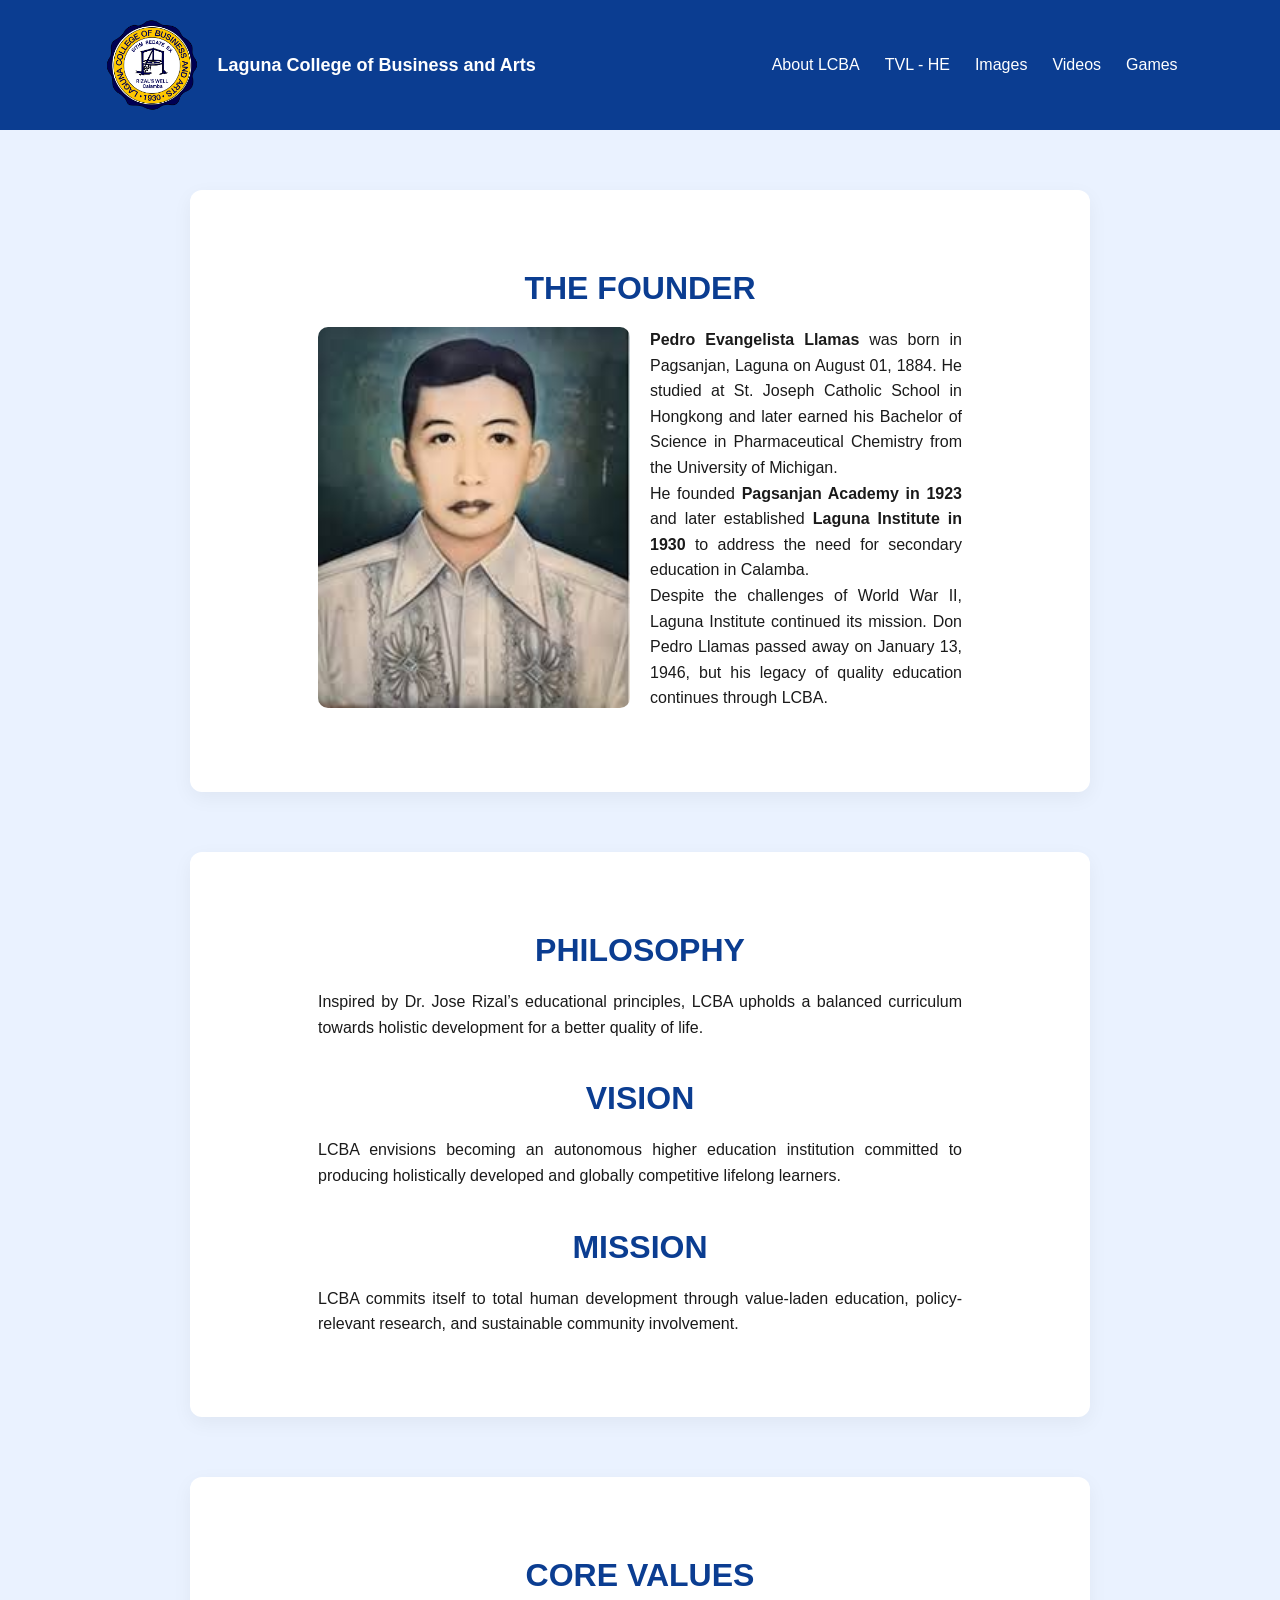
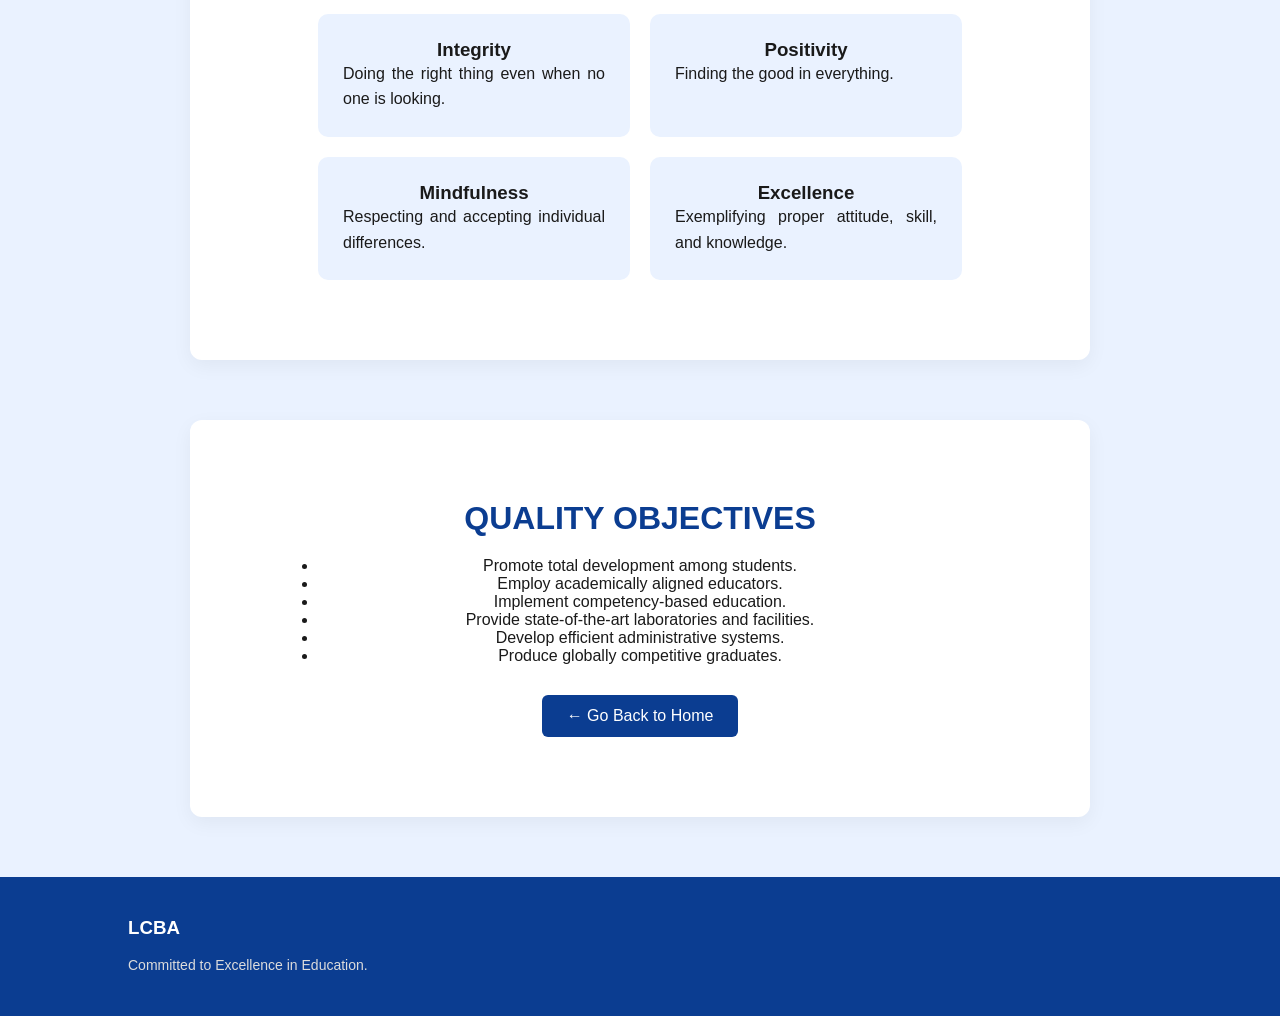
==== about-lcba.html @ 26a7df4e "Add files via upload" ====
<!DOCTYPE html>
<html>
<head>
    <title>About LCBA</title>
    <link rel="stylesheet" href="style.css">
</head>
<body>

<header>
          <nav>
       <div class="logo-container">
    <img src="images/LCBA_Seal.png" alt="LCBA Logo" class="logo">
    <div class="logo-text">
        <h2>Laguna College of Business and Arts</h2>
    </div>
</div>
        <div class="menu-toggle" onclick="toggleMenu()">☰</div>
        <ul class="nav-links">
            <li><a href="about-lcba.html">About LCBA</a></li>
            <li><a href="about-strand.html">TVL - HE</a></li>
            <li><a href="image-gallery.html">Images</a></li>
            <li><a href="video-gallery.html">Videos</a></li>
            <li><a href="games.html">Games</a></li>
        </ul>
    </nav>
</header>

<section class="section">
    <h2>THE FOUNDER</h2>

    <div class="card-container">
        <div>
            <img src="images/founder.jpeg" alt="Founder Image" style="width:100%; border-radius:10px;">
        </div>
        <div>
            <p><strong>Pedro Evangelista Llamas</strong> was born in Pagsanjan, Laguna on August 01, 1884. He studied at St. Joseph Catholic School in Hongkong and later earned his Bachelor of Science in Pharmaceutical Chemistry from the University of Michigan.</p>

            <p>He founded <strong>Pagsanjan Academy in 1923</strong> and later established <strong>Laguna Institute in 1930</strong> to address the need for secondary education in Calamba.</p>

            <p>Despite the challenges of World War II, Laguna Institute continued its mission. Don Pedro Llamas passed away on January 13, 1946, but his legacy of quality education continues through LCBA.</p>
        </div>
    </div>
</section>

<section class="section">
    <h2>PHILOSOPHY</h2>
    <p>Inspired by Dr. Jose Rizal’s educational principles, LCBA upholds a balanced curriculum towards holistic development for a better quality of life.</p>

    <h2 style="margin-top:40px;">VISION</h2>
    <p>LCBA envisions becoming an autonomous higher education institution committed to producing holistically developed and globally competitive lifelong learners.</p>

    <h2 style="margin-top:40px;">MISSION</h2>
    <p>LCBA commits itself to total human development through value-laden education, policy-relevant research, and sustainable community involvement.</p>
</section>

<section class="section">
    <h2>CORE VALUES</h2>

    <div class="card-container">
        <div class="card">
            <h3>Integrity</h3>
            <p>Doing the right thing even when no one is looking.</p>
        </div>
        <div class="card">
            <h3>Positivity</h3>
            <p>Finding the good in everything.</p>
        </div>
        <div class="card">
            <h3>Mindfulness</h3>
            <p>Respecting and accepting individual differences.</p>
        </div>
        <div class="card">
            <h3>Excellence</h3>
            <p>Exemplifying proper attitude, skill, and knowledge.</p>
        </div>
    </div>
</section>

<section class="section">
    <h2>QUALITY OBJECTIVES</h2>
    <ul>
        <li>Promote total development among students.</li>
        <li>Employ academically aligned educators.</li>
        <li>Implement competency-based education.</li>
        <li>Provide state-of-the-art laboratories and facilities.</li>
        <li>Develop efficient administrative systems.</li>
        <li>Produce globally competitive graduates.</li>
    </ul>

    <a href="index.html" class="btn" style="margin-top:30px;">← Go Back to Home</a>
</section>

<footer>
    <div class="footer-container">
        <div>
            <h3>LCBA</h3>
            <p>Committed to Excellence in Education.</p>
        </div>
    </div>
</footer>

<script src="script.js"></script>
</body>
</html>
---- style.css ----
/* ===== LCBA PROFESSIONAL BLUE & WHITE THEME ===== */

:root {
    --primary-blue: #0b3d91;
    --secondary-blue: #1e5fd9;
    --light-blue: #eaf2ff;
    --white: #ffffff;
    --dark-text: #1a1a1a;
}

* {
    margin: 0;
    padding: 0;
    box-sizing: border-box;
    font-family: 'Segoe UI', sans-serif;
}

html {
    scroll-behavior: smooth;
}

body {
    background-color: var(--light-blue);
    color: var(--dark-text);
}

/* ===== NAVIGATION ===== */

header {
    background-color: var(--primary-blue);
    padding: 15px 8%;
    position: sticky;
    top: 0;
    z-index: 1000;
}

nav {
    display: flex;
    justify-content: space-between;
    align-items: center;
}

.nav-links {
    list-style: none;
    display: flex;
}

.nav-links li {
    margin-left: 25px;
}

.nav-links a {
    text-decoration: none;
    color: var(--white);
    font-weight: 500;
    transition: 0.3s;
}

.nav-links a:hover {
    color: #90c2ff;
}

.menu-toggle {
    display: none;
    font-size: 26px;
    color: white;
    cursor: pointer;
}

/* ===== HERO SECTION ===== */

.hero {
    display: flex;
    align-items: center;
    justify-content: space-between;
    padding: 80px 10%;
    background: linear-gradient(120deg, var(--white) 50%, var(--primary-blue) 50%);
}

.hero-text {
    flex: 1;
}

.hero-text h1 {
    font-size: 55px;
    color: var(--primary-blue);
}

.hero-text p {
    margin: 20px 0;
    font-size: 18px;
}

.btn {
    display: inline-block;
    padding: 12px 25px;
    background-color: var(--primary-blue);
    color: var(--white);
    text-decoration: none;
    border-radius: 6px;
    transition: 0.3s;
}

.btn:hover {
    background-color: var(--secondary-blue);
}

.hero img {
    flex: 1;
    max-width: 420px;
    border-radius: 12px;
    box-shadow: 0 10px 25px rgba(0,0,0,0.2);
}

/* ===== SECTIONS ===== */

.section {
    padding: 80px 10%;
    background-color: var(--white);
    border-radius: 12px;
    box-shadow: 0 6px 20px rgba(0,0,0,0.05);
    opacity: 0;
    transform: translateY(20px);
    animation: fadeUp 0.8s ease forwards;
    max-width: 900px;
    margin: 60px auto;   /* centers the whole section */
    text-align: center;
}

.section h2 {
    margin-bottom: 20px;
    color: var(--primary-blue);
    font-size: 32px;
}

/* ===== CARDS ===== */

.card-container {
    display: grid;
    grid-template-columns: repeat(auto-fit, minmax(250px, 1fr));
    gap: 20px;
}

.card {
    background-color: var(--light-blue);
    padding: 25px;
    border-radius: 10px;
    transition: 0.3s;
}

.card:hover {
    transform: translateY(-5px);
}

/* ===== GALLERY ===== */

.gallery {
    display: grid;
    grid-template-columns: repeat(auto-fit, minmax(280px, 1fr));
    gap: 20px;
}

.gallery img, iframe {
    width: 100%;
    border-radius: 10px;
    transition: 0.3s;
}

.gallery img:hover {
    transform: scale(1.05);
}

/* ===== FOOTER ===== */

footer {
    background-color: var(--primary-blue);
    color: var(--white);
    padding: 40px 10%;
    margin-top: 50px;
}

.footer-container {
    display: grid;
    grid-template-columns: repeat(auto-fit, minmax(200px, 1fr));
    gap: 30px;
}

footer h3 {
    margin-bottom: 15px;
}

footer p, footer a {
    font-size: 14px;
    color: #dcdcdc;
    text-decoration: none;
}

footer a:hover {
    color: white;
}

/* ===== RESPONSIVE ===== */

@media (max-width: 768px) {

    .hero {
        flex-direction: column;
        text-align: center;
        background: var(--white);
    }

    .hero img {
        margin-top: 30px;
    }

    .nav-links {
        display: none;
        flex-direction: column;
        background-color: var(--primary-blue);
        position: absolute;
        right: 8%;
        top: 60px;
        padding: 20px;
        border-radius: 8px;
    }

    .nav-links.active {
        display: flex;
    }

    .menu-toggle {
        display: block;
    }
}

/* ===== SLIDESHOW ===== */

.slideshow-container {
  max-width: 700px;   /* resized */
  height: 350px;      /* fixed height */
  position: relative;
  margin: 30px auto;
  border-radius: 12px;
  overflow: hidden;
}

.mySlides img {
  width: 100%;
  height: 350px;      /* match container */
  object-fit: cover;  /* prevents stretching */
}

.mySlides {
  display: none;
}

.numbertext {
  color: white;
  font-size: 14px;
  padding: 8px 12px;
  position: absolute;
  top: 0;
  background-color: rgba(0,0,0,0.5);
  border-bottom-right-radius: 8px;
}

.text {
  color: white;
  font-size: 16px;
  padding: 10px;
  position: absolute;
  bottom: 0;
  width: 100%;
  text-align: center;
  background: rgba(11,61,145,0.7);
}

.dot {
  height: 14px;
  width: 14px;
  margin: 0 3px;
  background-color: #ccc;
  border-radius: 50%;
  display: inline-block;
  transition: 0.3s;
}

.dot.active {
  background-color: #0b3d91;
}

.fade {
  animation-name: fade;
  animation-duration: 1.5s;
}

@keyframes fade {
  from {opacity: .4}
  to {opacity: 1}
}

/* ===== GALLERY SLIDESHOW ===== */

.gallery-container {
  position: relative;
  max-width: 800px;
  margin: 40px auto;
}

.gallery-slide {
  display: none;
}

.gallery-slide img {
  width: 100%;
  height: 400px;
  object-fit: cover;
  border-radius: 12px;
}

/* Arrows */
.prev,
.next {
  cursor: pointer;
  position: absolute;
  top: 45%;
  padding: 12px;
  color: white;
  font-weight: bold;
  font-size: 22px;
  background-color: rgba(11,61,145,0.7);
  border-radius: 50%;
  user-select: none;
  transition: 0.3s;
}

.next {
  right: 10px;
}

.prev {
  left: 10px;
}

.prev:hover,
.next:hover {
  background-color: #0b3d91;
}

/* Caption */
.caption-container {
  text-align: center;
  background-color: #0b3d91;
  padding: 10px;
  color: white;
  border-radius: 0 0 12px 12px;
}

/* Thumbnail row */
.thumb-row {
  display: flex;
  justify-content: center;
  margin-top: 15px;
  flex-wrap: wrap;
}

.thumb-column {
  width: 100px;
  margin: 5px;
}

.thumb-column img {
  width: 100%;
  border-radius: 6px;
  cursor: pointer;
  opacity: 0.6;
  transition: 0.3s;
}

.thumb-column img:hover,
.active-thumb {
  opacity: 1;
  border: 2px solid #0b3d91;
}

/* ===== HORIZONTAL SCROLL GALLERY ===== */

.scroll-gallery-section {
  margin-top: 60px;
  text-align: center;
}

.scroll-container {
  overflow-x: auto;
  white-space: nowrap;
  padding: 20px;
  background-color: #f4f6fa;
  border-radius: 12px;
}

.scroll-container img {
  width: 350px;
  height: 230px;
  object-fit: cover;
  margin-right: 15px;
  border-radius: 10px;
  transition: 0.3s;
  cursor: pointer;
}

.scroll-container img:hover {
  transform: scale(1.05);
  box-shadow: 0 6px 15px rgba(0,0,0,0.2);
}

/* ===== LOGO STYLING ===== */

.logo-container {
  display: flex;
  align-items: center;
  gap: 15px;
}

.logo-container h2 {
    color: white;
    font-size: 18px;
    margin: 0;
    text-align: justify; /* This justifies the text */
}

.logo {
  width: 100px;      /* change size here */
  height: 100px;
  object-fit: contain;
}

.logo-text h2 {
    font-size: 18px;
    margin: 0;
    color: #ffffff; /* Change color if needed */
    font-weight: bold;
}

.site-title {
  font-size: 24px;
  font-weight: bold;
  color: white;
}

.video-section {
    text-align: center;
    padding: 60px 20px;
}

.section-subtitle {
    margin-bottom: 40px;
    color: #555;
    font-size: 16px;
}

.video-grid {
    display: grid;
    grid-template-columns: repeat(auto-fit, minmax(250px, 1fr));
    gap: 30px;
    max-width: 1100px;
    margin: 0 auto;
}

.video-card {
    background: #fff;
    border-radius: 10px;
    box-shadow: 0 4px 15px rgba(0,0,0,0.1);
    padding: 15px;
    transition: transform 0.3s ease;
}

.video-card:hover {
    transform: translateY(-5px);
}

.video-card video {
    width: 100%;
    border-radius: 8px;
}

.video-card h3 {
    margin-top: 15px;
    font-size: 16px;
    color: #333;
}

.back-btn {
    display: inline-block;
    margin-top: 40px;
}

.game-section {
    text-align: center;
    padding: 60px 20px;
}

.game-info {
    margin-bottom: 20px;
}

.ingredients {
    display: grid;
    grid-template-columns: repeat(auto-fit, minmax(120px, 1fr));
    gap: 15px;
    max-width: 600px;
    margin: 20px auto;
}


.ingredients button:hover {
    background-color: var(--secondary-blue);
}

#result {
    font-weight: bold;
    margin-top: 20px;
}


@keyframes fadeUp {
    to {
        opacity: 1;
        transform: translateY(0);
    }
}

/* Justify paragraph text */
p {
  text-align: justify;
  line-height: 1.6;
}

.section p {
  text-align: justify;
}

/* ===== GAME UI IMPROVEMENTS ===== */

.game-section {
    text-align: center;
}

.game-info {
    background: #f4f6fa;
    padding: 20px;
    border-radius: 12px;
    margin-bottom: 25px;
    box-shadow: 0 5px 15px rgba(0,0,0,0.1);
}

#time {
    font-size: 28px;
    font-weight: bold;
    color: red;
}

#score {
    font-size: 24px;
    font-weight: bold;
    color: green;
}

.ingredients button {
    padding: 12px 18px;
    margin: 8px;
    border: none;
    border-radius: 8px;
    cursor: pointer;
    background-color: #0b3d91;
    color: white;
    transition: 0.3s;
}

.ingredients button:hover {
    transform: scale(1.05);
}

.ingredients button.correct {
    background-color: green;
}

.ingredients button.wrong {
    background-color: red;
}

.ingredients button:disabled {
    opacity: 0.5;
    cursor: not-allowed;
}

.start-btn {
    background-color: orange;
    margin-top: 20px;
}

#result {
    font-size: 20px;
    font-weight: bold;
    margin-top: 20px;
}

/* ===== GAME OVER SCREEN ===== */

.game-over {
    display: none;
    position: fixed;
    top: 0;
    left: 0;
    width: 100%;
    height: 100%;
    background: rgba(0,0,0,0.7);
    justify-content: center;
    align-items: center;
    z-index: 1000;
}

.game-over-content {
    background: white;
    padding: 40px;
    border-radius: 15px;
    text-align: center;
    width: 350px;
    box-shadow: 0 10px 25px rgba(0,0,0,0.3);
}

.game-over-content h2 {
    margin-bottom: 15px;
}
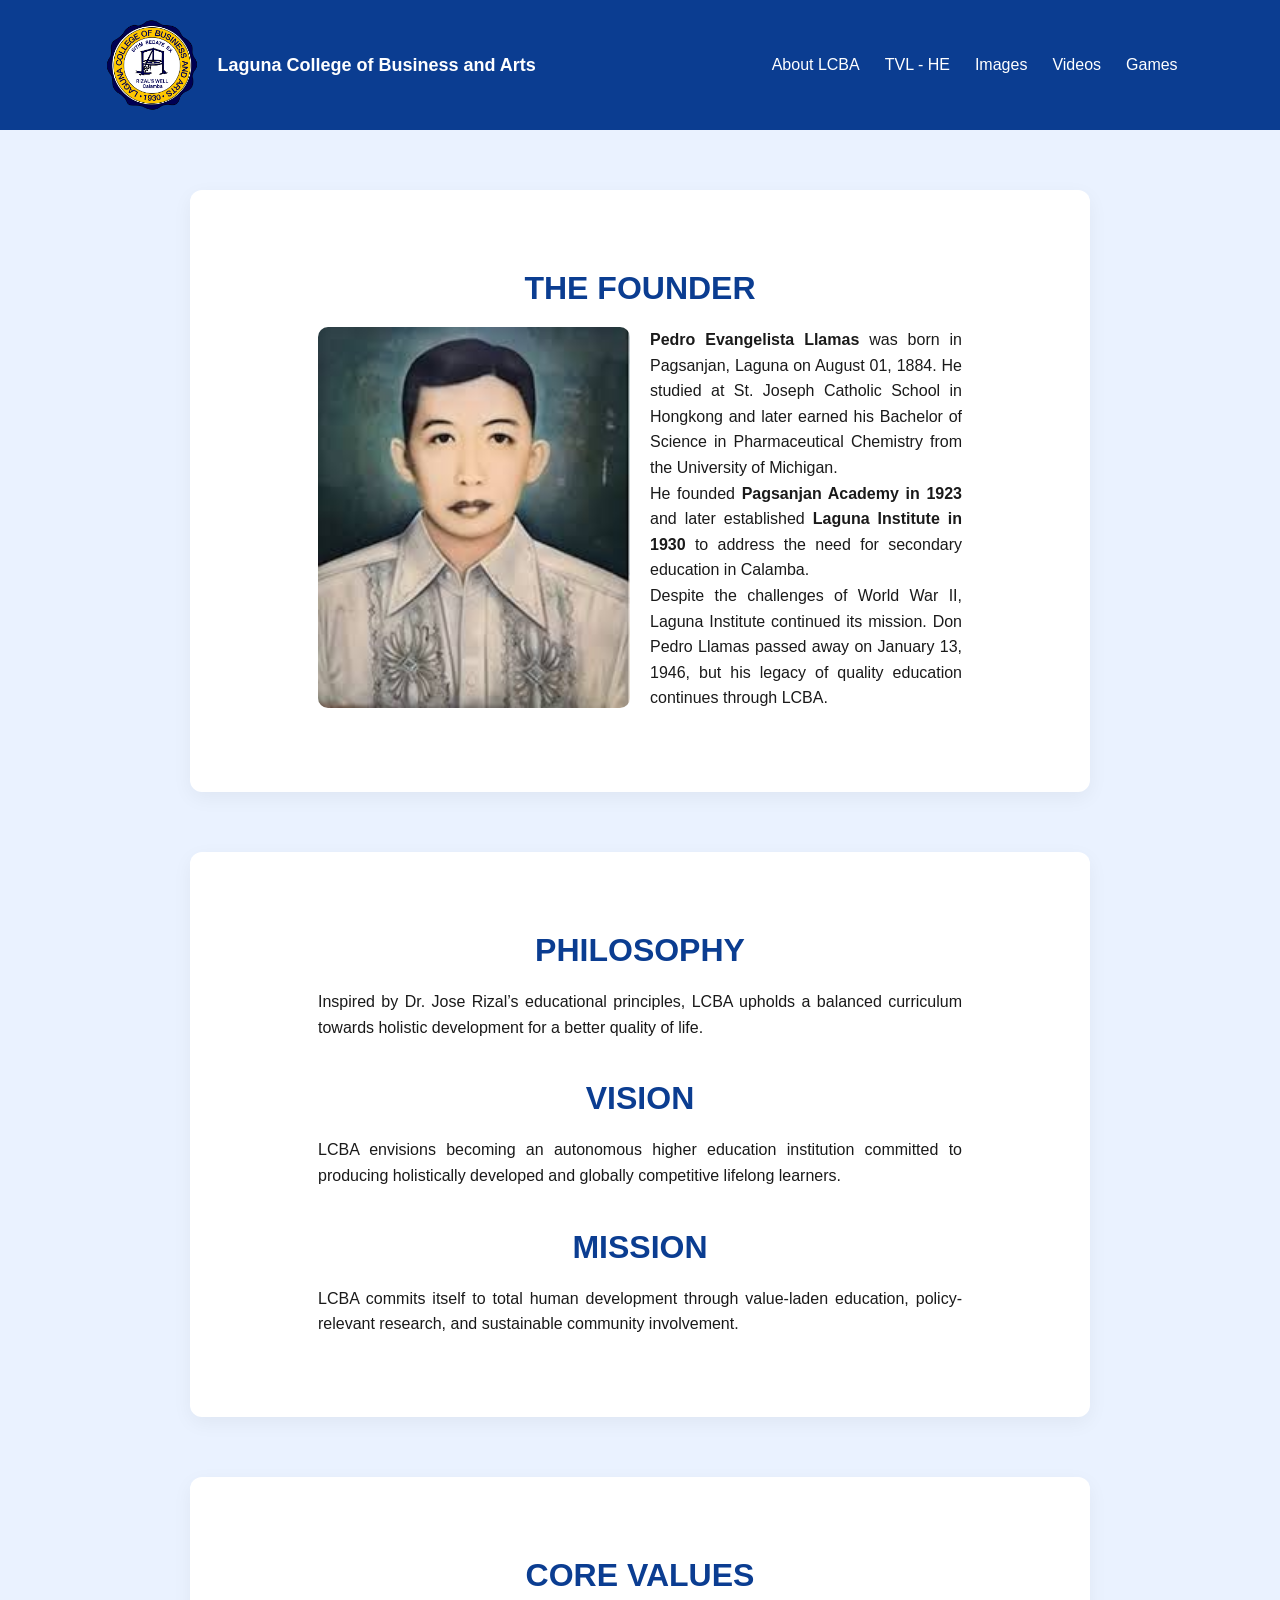
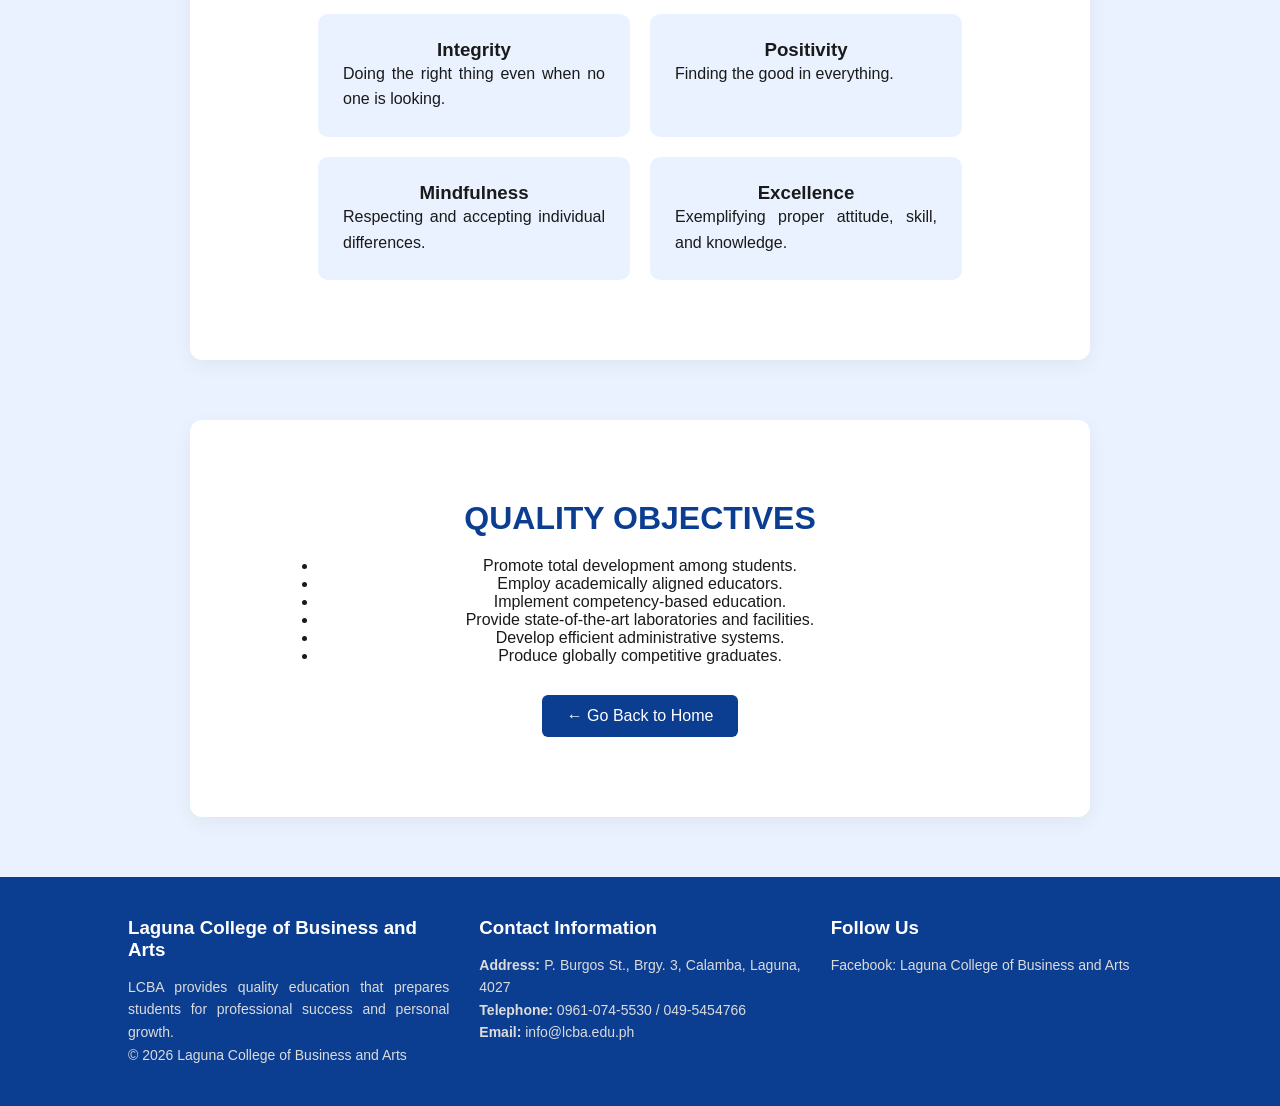
==== commit 19470c10: "Update about-lcba.html" ====
--- a/about-lcba.html
+++ b/about-lcba.html
@@ -90,15 +90,36 @@
     <a href="index.html" class="btn" style="margin-top:30px;">← Go Back to Home</a>
 </section>
 
-<footer>
-    <div class="footer-container">
-        <div>
-            <h3>LCBA</h3>
-            <p>Committed to Excellence in Education.</p>
-        </div>
-    </div>
+<footer class="site-footer">
+
+<div class="footer-container">
+
+<div class="footer-section">
+<h3>Laguna College of Business and Arts</h3>
+<p>LCBA provides quality education that prepares students for professional success and personal growth.</p>
+</div>
+
+<div class="footer-section">
+<h3>Contact Information</h3>
+<p><strong>Address:</strong> P. Burgos St., Brgy. 3, Calamba, Laguna, 4027</p>
+<p><strong>Telephone:</strong>  0961-074-5530 / 049-5454766 </p>
+<p><strong>Email:</strong> info@lcba.edu.ph</p>
+</div>
+
+<div class="footer-section">
+<h3>Follow Us</h3>
+<p>Facebook: Laguna College of Business and Arts</p>
+</div>
+
+</div>
+
+<div class="footer-bottom">
+<p>© 2026 Laguna College of Business and Arts </p>
+</div>
+
 </footer>
 
 <script src="script.js"></script>
 </body>
-</html>+
+</html>
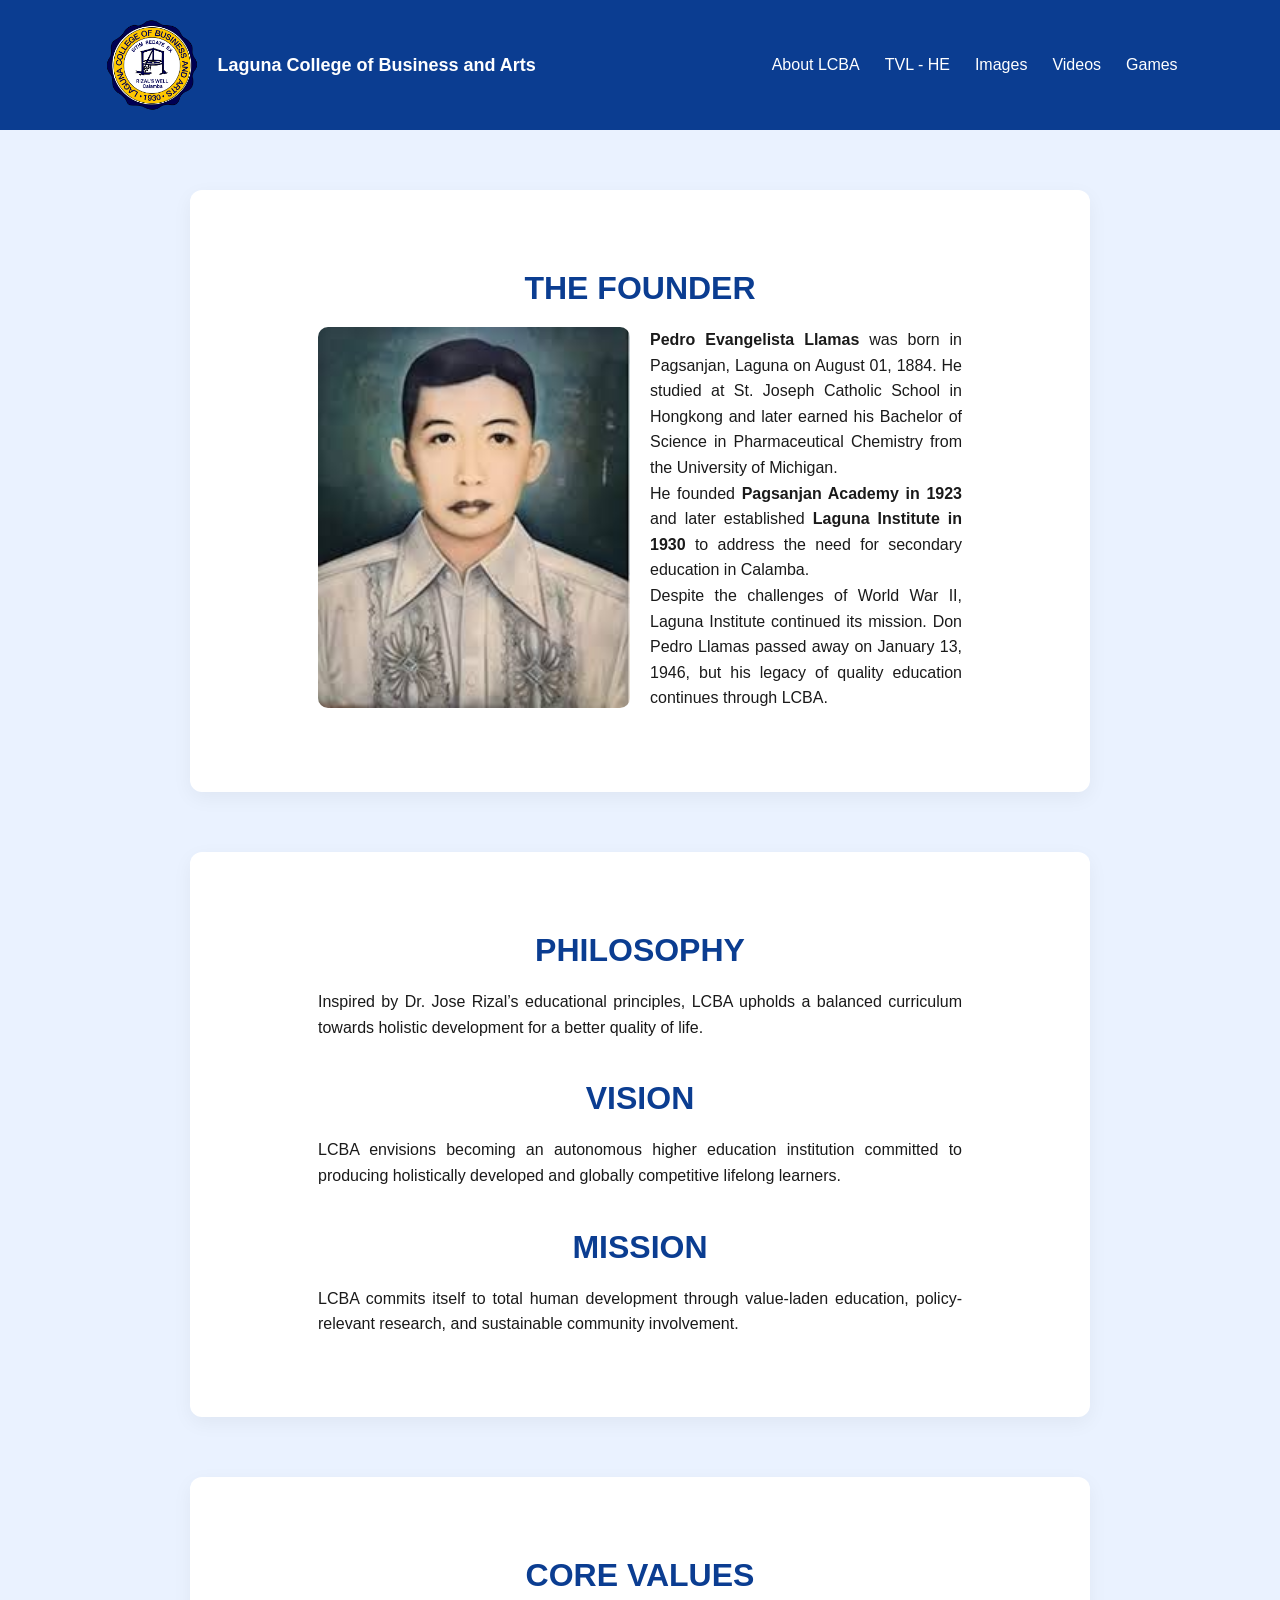
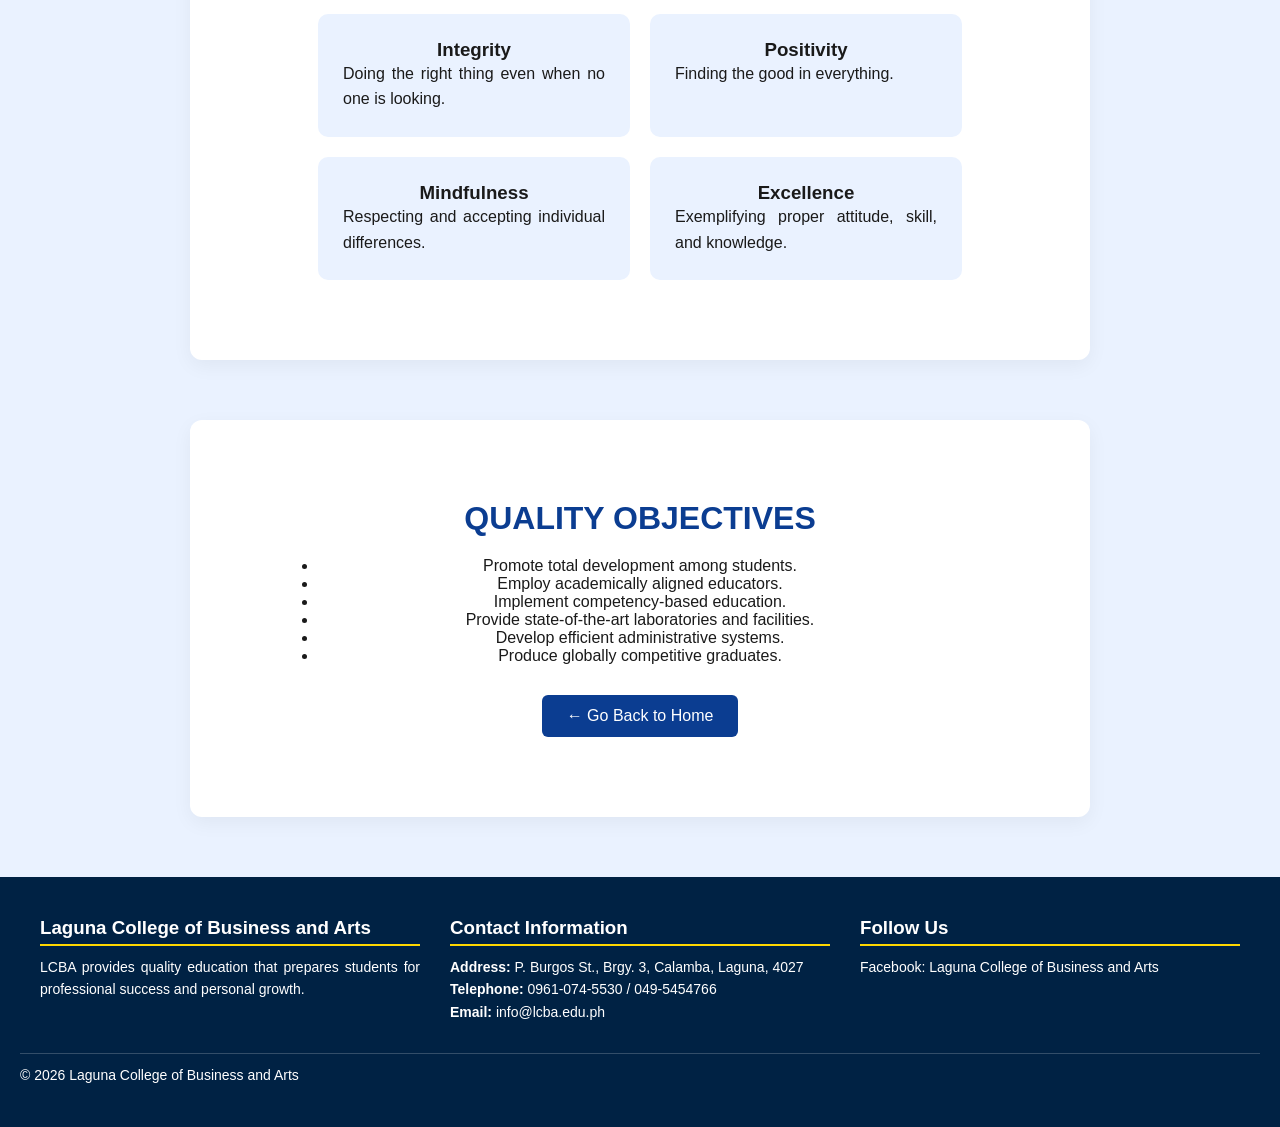
==== commit 422bb4cf: "Update about-lcba.html" ====
--- a/about-lcba.html
+++ b/about-lcba.html
@@ -102,7 +102,7 @@
 <div class="footer-section">
 <h3>Contact Information</h3>
 <p><strong>Address:</strong> P. Burgos St., Brgy. 3, Calamba, Laguna, 4027</p>
-<p><strong>Telephone:</strong>  0961-074-5530 / 049-5454766 </p>
+<p><strong>Telephone:</strong> 0961-074-5530 / 049-5454766 </p>
 <p><strong>Email:</strong> info@lcba.edu.ph</p>
 </div>
 
@@ -114,7 +114,7 @@
 </div>
 
 <div class="footer-bottom">
-<p>© 2026 Laguna College of Business and Arts </p>
+<p>© 2026 Laguna College of Business and Arts</p>
 </div>
 
 </footer>
@@ -123,3 +123,4 @@
 </body>
 
 </html>
+
--- a/style.css
+++ b/style.css
@@ -172,31 +172,44 @@
 
 /* ===== FOOTER ===== */
 
-footer {
-    background-color: var(--primary-blue);
-    color: var(--white);
-    padding: 40px 10%;
-    margin-top: 50px;
-}
-
-.footer-container {
-    display: grid;
-    grid-template-columns: repeat(auto-fit, minmax(200px, 1fr));
-    gap: 30px;
-}
-
-footer h3 {
-    margin-bottom: 15px;
-}
-
-footer p, footer a {
-    font-size: 14px;
-    color: #dcdcdc;
-    text-decoration: none;
-}
-
-footer a:hover {
-    color: white;
+.site-footer{
+background:#002244;
+color:white;
+padding:40px 20px;
+margin-top:50px;
+}
+
+.footer-container{
+display:flex;
+justify-content:space-between;
+flex-wrap:wrap;
+max-width:1200px;
+margin:auto;
+gap:30px;
+}
+
+.footer-section{
+flex:1;
+min-width:250px;
+}
+
+.footer-section h3{
+margin-bottom:10px;
+border-bottom:2px solid #FFD700;
+padding-bottom:5px;
+}
+
+.footer-section p{
+font-size:14px;
+line-height:1.6;
+}
+
+.footer-bottom{
+text-align:center;
+margin-top:30px;
+border-top:1px solid rgba(255,255,255,0.2);
+padding-top:10px;
+font-size:14px;
 }
 
 /* ===== RESPONSIVE ===== */
@@ -630,4 +643,5 @@
 
 .game-over-content h2 {
     margin-bottom: 15px;
-}+
+}
